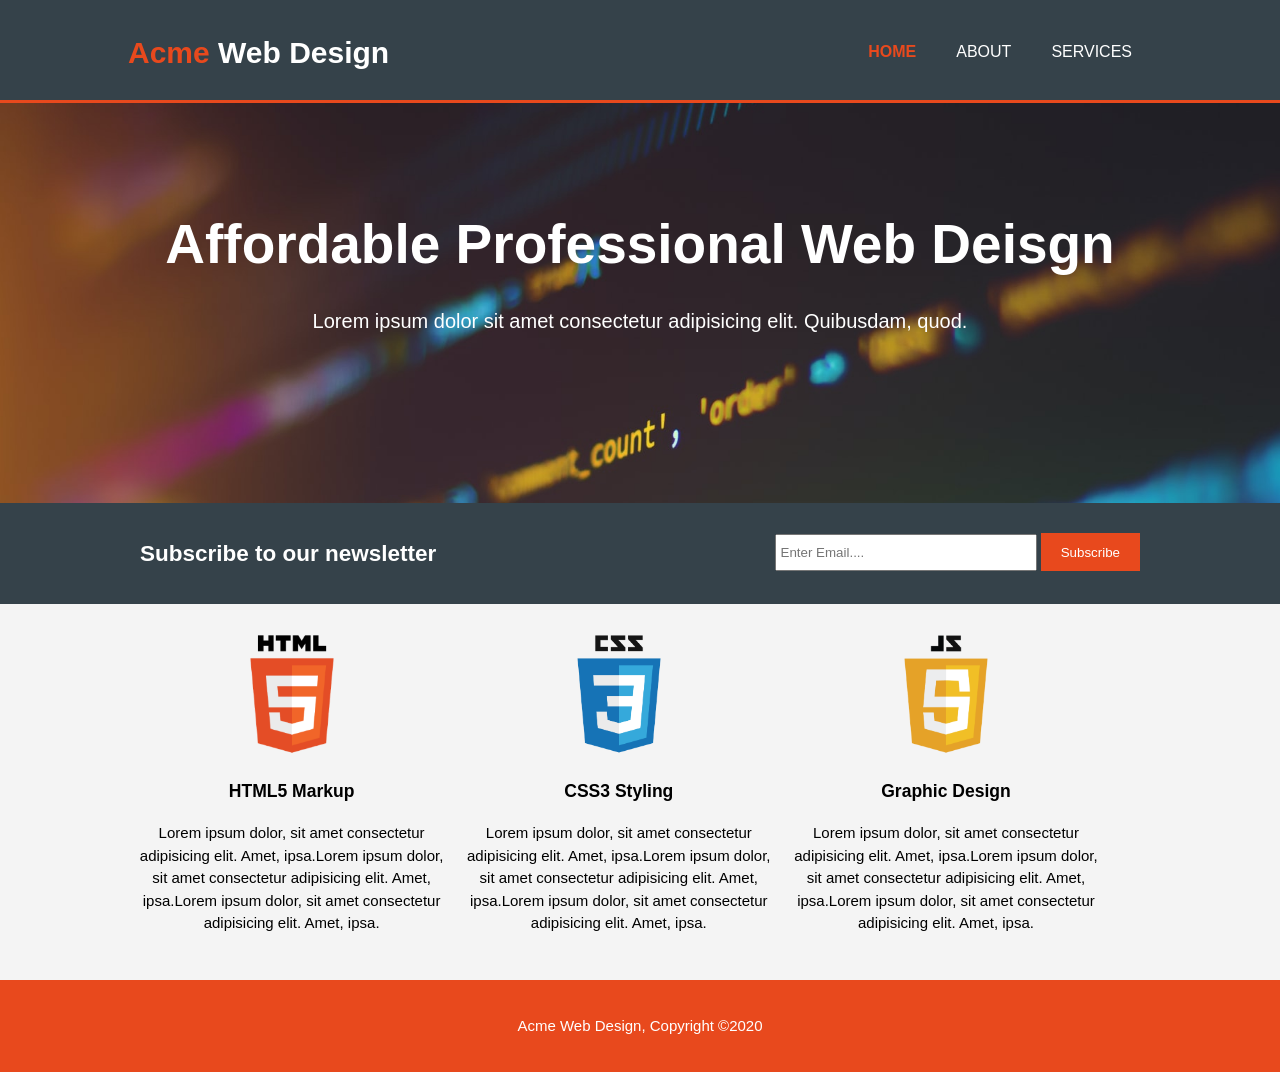
==== index.html @ 5867f7ad "Added New Files" ====
<!DOCTYPE html>
<html lang="en">
<head>
    <meta charset="UTF-8">
    <meta name="viewport" content="width=device-width, initial-scale=1.0">
    <meta name="description" content="Affordable and Professional web design">
    <meta name="keywords" content="web design, affordable web design, professional web design">
    <meta name="author" content="Brad Traversy"> 
    <title>Acme Web Design | Welcome</title>
    <link rel="stylesheet" href="css/style.css">
</head>
<body>
    <header>
        <div class="container">
            <div id="branding">
                <h1><span class="highlight">Acme</span> Web Design</h1>
            </div>
            <nav>
                <ul>
                    <li class="current"><a href="index.html">Home</a></li>
                    <li><a href="about.html">About</a></li>
                    <li><a href="services.html">Services</a></li>
                </ul>
            </nav>
        </div>
    </header>

    <section id="showcase">
        <div class="container">
            <h1>Affordable Professional Web Deisgn</h1>
            <p>Lorem ipsum dolor sit amet consectetur adipisicing elit. Quibusdam, quod.</p>
        </div>
    </section>

    <section id="newsletter">
        <div class="container">
            <h1>Subscribe to our newsletter</h1>
            <form action="process.php">
                <input type="email" placeholder="Enter Email....">
                <button type="submit" class="button_1">Subscribe</button>
            </form>
        </div>
    </section>

    <section id="boxes">
        <div class="container">
            <div class="box">
                <img src="images/html5.png" alt="html5logo">
                <h3>HTML5 Markup</h3>
                <p>Lorem ipsum dolor, sit amet consectetur adipisicing elit. Amet, ipsa.Lorem ipsum dolor, sit amet consectetur adipisicing elit. Amet, ipsa.Lorem ipsum dolor, sit amet consectetur adipisicing elit. Amet, ipsa.</p>
            </div>
            <div class="box">
                <img src="images/css3.png" alt="css3logo">
                <h3>CSS3 Styling</h3>
                <p>Lorem ipsum dolor, sit amet consectetur adipisicing elit. Amet, ipsa.Lorem ipsum dolor, sit amet consectetur adipisicing elit. Amet, ipsa.Lorem ipsum dolor, sit amet consectetur adipisicing elit. Amet, ipsa.</p>
            </div>
            <div class="box">
                <img src="images/javascript.png" alt="javascriptlogo">
                <h3>Graphic Design</h3>
                <p>Lorem ipsum dolor, sit amet consectetur adipisicing elit. Amet, ipsa.Lorem ipsum dolor, sit amet consectetur adipisicing elit. Amet, ipsa.Lorem ipsum dolor, sit amet consectetur adipisicing elit. Amet, ipsa.</p>
            </div>
        </div>
    </section>

    <footer>
        <p>Acme Web Design, Copyright &copy;2020</p>
    </footer>
</body>
</html>
---- css/style.css ----
body{
    /* == Same as below ==
    font-family: Arial, Helvetica, sans-serif;
    font-size: 15px;
    line-height: 1.5em;
    */
    font: 15px/1.5 Arial, Helvetica, sans-serif;
    margin: 0;
    background-color: #f4f4f4;
}

/* GLOBAL */
.container{
    width: 80%;
    margin: auto;
    overflow: hidden;
}

ul{
    margin: 0;
    padding: 0;
}

.button_1{
    height: 38px;
    background: #e8491d;
    border: 0;
    padding-left: 20px;
    padding-right: 20px;
    color: #ffffff;
}

.dark{
    padding: 15px;
    background: #35424a;
    color: #ffffff;
    margin-top: 10px;
    margin-bottom: 10px;
}

/* HEADER */
header{
    background: #35424a;
    color: #ffffff;
    padding-top: 30px;
    min-height: 70px;
    border-bottom: #e8491d 3px solid;
}

header a{
    color: #ffffff;
    text-decoration: none;
    text-transform: uppercase;
    font-size: 16px;
} 

header li{
    float: left;
    display: inline;
    padding: 0 20px 0 20px;
}

header #branding{
    float: left;
}

header #branding h1{
    margin: 0;
}

header nav{
    float: right;
    margin-top: 10px;
}

header .highlight, header .current a{
    color: #e8491d;
    font-weight: bold;
}

header a:hover{
    color: #cccccc;
    font-weight: bold;
}

/* SHOWCASE */
#showcase{
    min-height: 400px;
    background:url('../images/showcase.jpg') no-repeat 0 -400px;
    background-position: center center;
    background-attachment: fixed;
    background-size: cover;
    text-align: center;
    color: #ffffff;
}

#showcase h1{
    margin-top: 100px;
    font-size: 55px;
    margin-bottom: 10px;
}

#showcase p{
    font-size: 20px;
}

#newsletter{
    padding: 15px;
    color: #ffffff;
    background: #35424a;
}

/*newsletter*/
#newsletter h1{
    float: left;
}

#newsletter form{
    float: right;
    margin-top: 15px;
}

#newsletter input[type="email"]{
    padding: 4px;
    height: 25px;
    width: 250px;
}

/*boxes*/
#boxes{
    margin-top: 20px;
}

#boxes .box{
    float: left;
    text-align: center;
    width: 30%;
    padding: 10px;
}

#boxes .box img{
    width: 120px;
}

/* ABOUT */
/* SIDEBAR */
aside#sidebar{
    float: right;
    width: 30%;
    margin-top: 10px;
}

/* MAIN-COL */
article#main-col{
    float: left;
    width: 65%;
}

/* SERVICES */
ul#services li{
    list-style: none;
    padding: 20px;
    border: #cccccc solid 1px;
    margin-bottom: 5px;
    background: #e6e6e6;
}

aside#sidebar .quote input,aside#sidebar .quote textarea{
    width: 90%;
    padding: 5px;
}


/* FOOTER */ 
footer{
    padding: 20px;
    margin-top: 20px;
    color: #ffffff;
    background-color: #e8491d;
    text-align: center;
}

/* MEDIA QUERIES */
@media(max-width: 768px){
    header #branding, 
    header nav,
    header nav li,
    #newsletter h1,
    #newsletter form,
    #boxes .box,
    article#main-col,
    aside#sidebar{
        float: none;
        text-align: center;
        width: 100%;
    }

    header{
        padding-bottom: 20px;
    }

    #showcase h1{
        margin-top: 40px;
    } 
    
    #newsletter button, .quote button{
        display: block;
        width: 100%;
    }

    #newsletter form input[type="email"]{
        width: 100%;
        margin-bottom: 5px;
    }
}
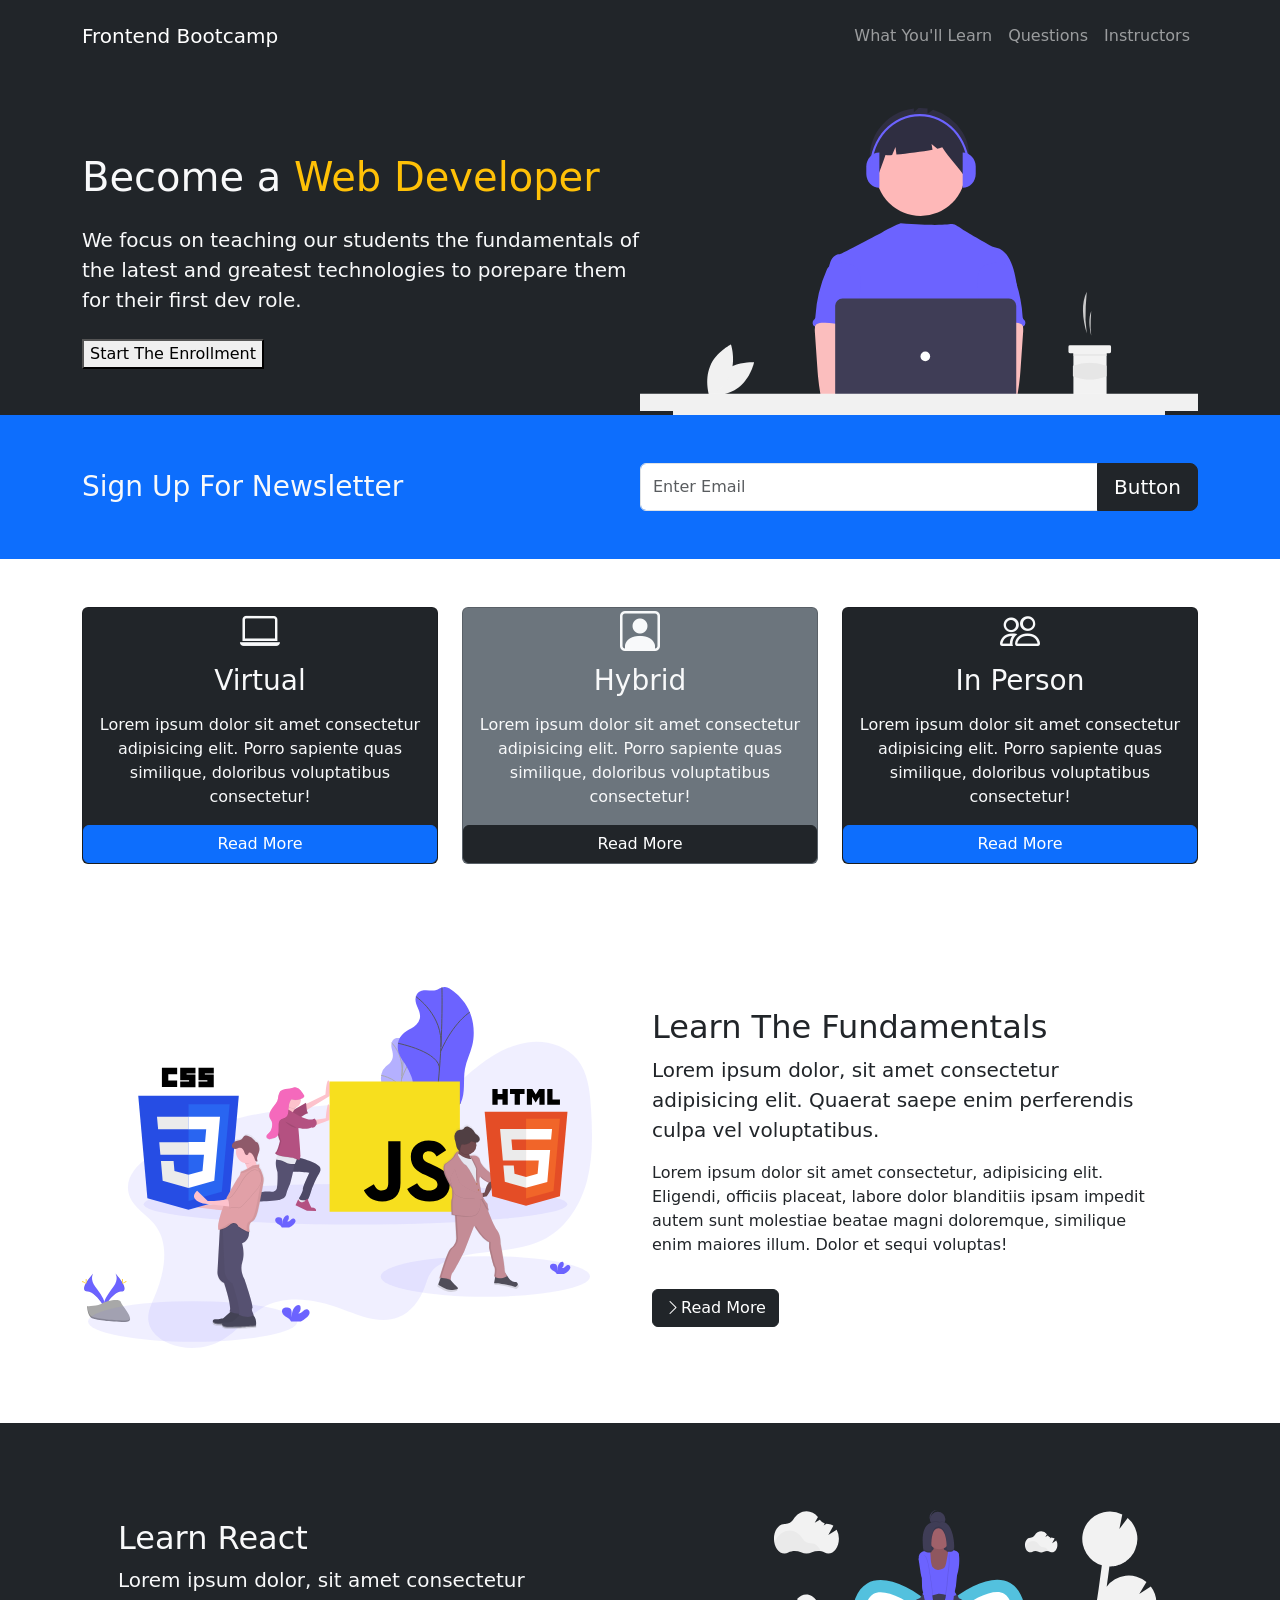
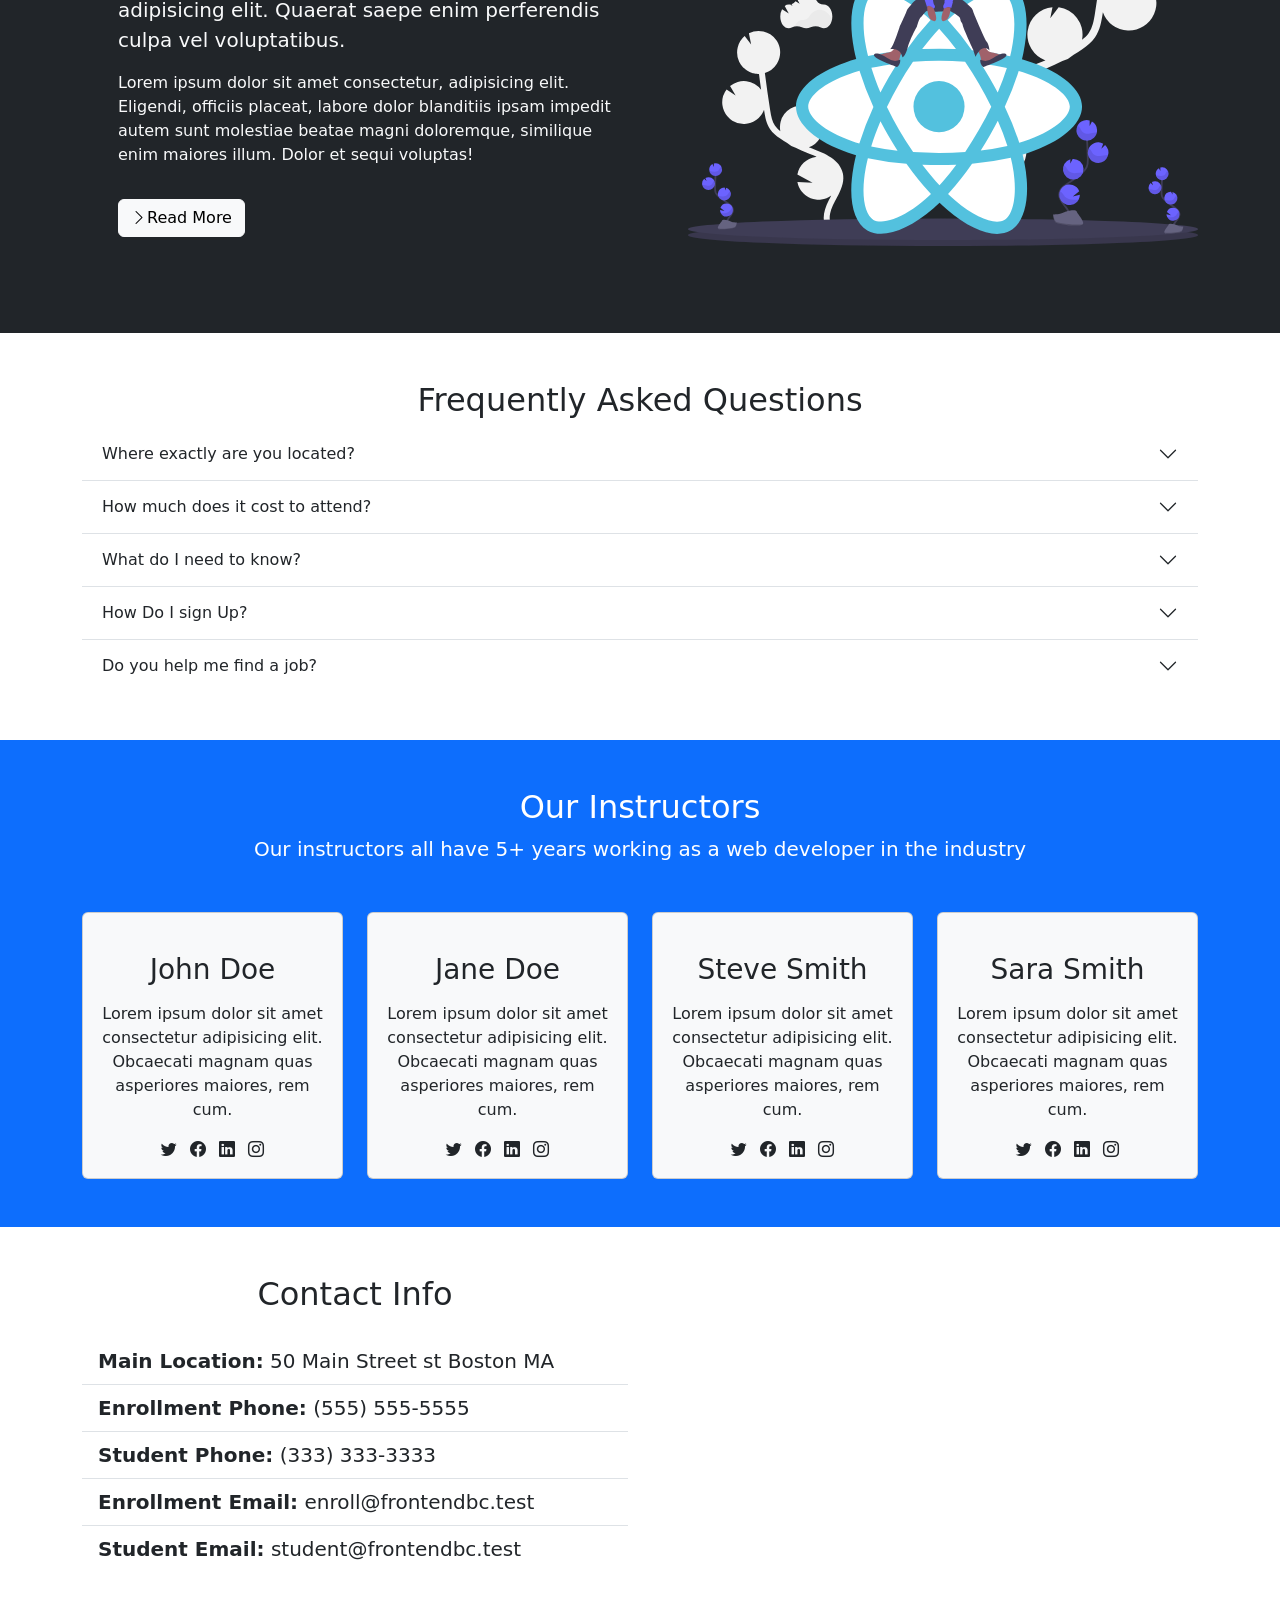
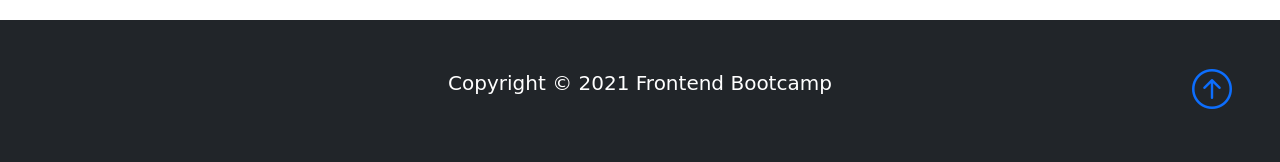
==== commit 4c20b026: "Added New Files" ====
--- a/index.html
+++ b/index.html
@@ -2,68 +2,415 @@
 <html lang="en">
 <head>
     <meta charset="UTF-8">
+    <meta http-equiv="X-UA-Compatible" content="IE=edge">
     <meta name="viewport" content="width=device-width, initial-scale=1.0">
-    <meta name="description" content="Affordable and Professional web design">
-    <meta name="keywords" content="web design, affordable web design, professional web design">
-    <meta name="author" content="Brad Traversy"> 
-    <title>Acme Web Design | Welcome</title>
-    <link rel="stylesheet" href="css/style.css">
+    <link href="https://cdn.jsdelivr.net/npm/bootstrap@5.0.2/dist/css/bootstrap.min.css" rel="stylesheet" integrity="sha384-EVSTQN3/azprG1Anm3QDgpJLIm9Nao0Yz1ztcQTwFspd3yD65VohhpuuCOmLASjC" crossorigin="anonymous">
+    <link rel="stylesheet" href="https://cdn.jsdelivr.net/npm/bootstrap-icons@1.3.0/font/bootstrap-icons.css">
+    <link href='https://api.mapbox.com/mapbox-gl-js/v2.3.1/mapbox-gl.css' rel='stylesheet' />
+    <link rel="stylesheet" href="style.css">
+    <title>Frontend Bootcamp</title>
 </head>
 <body>
-    <header>
-        <div class="container">
-            <div id="branding">
-                <h1><span class="highlight">Acme</span> Web Design</h1>
-            </div>
-            <nav>
-                <ul>
-                    <li class="current"><a href="index.html">Home</a></li>
-                    <li><a href="about.html">About</a></li>
-                    <li><a href="services.html">Services</a></li>
+    <!-- Navbar -->
+    <nav class="navbar navbar-expand-lg bg-dark navbar-dark py-3 fixed-top">
+        <div class="container">
+            <a href="#" class="navbar-brand">Frontend Bootcamp</a>
+            <button class="navbar-toggler" type="button" data-bs-toggle="collapse" data-bs-target="#navmenu">
+                <span class="navbar-toggler-icon"></span>
+            </button>
+
+            <div class="collapse navbar-collapse" id="navmenu">
+                <ul class="navbar-nav ms-auto">
+                    <li class="nav-item">
+                        <a href="#learn" class="nav-link">What You'll Learn</a>
+                    </li>
+                    <li class="nav-item">
+                        <a href="#questions" class="nav-link">Questions</a>
+                    </li>
+                    <li class="nav-item">
+                        <a href="#instructors" class="nav-link">Instructors</a>
+                    </li>
                 </ul>
-            </nav>
-        </div>
-    </header>
-
-    <section id="showcase">
-        <div class="container">
-            <h1>Affordable Professional Web Deisgn</h1>
-            <p>Lorem ipsum dolor sit amet consectetur adipisicing elit. Quibusdam, quod.</p>
+            </div>
+        </div>
+    </nav>
+
+    <!-- Showcase -->
+    <section class="bg-dark text-light p-5 p-lg-0 pt-lg-5 text-center text-sm-start">
+        <div class="container">
+            <div class="d-sm-flex align-items-center justify-content-between">
+                <div>
+                    <h1>Become a <span class="text-warning">Web Developer</span></h1>
+                    <p class="lead my-4">
+                        We focus on teaching our students the fundamentals of the latest and greatest technologies to porepare them for their first dev role.
+                    </p>
+                    <button class="btn-primary btn-lg" data-bs-toggle="modal" data-bs-target="#enroll">Start The Enrollment</button>
+                </div>
+                <img class="img-fluid w-50 d-none d-sm-block" src="img/showcase.svg" alt="">
+            </div>
         </div>
     </section>
-
-    <section id="newsletter">
-        <div class="container">
-            <h1>Subscribe to our newsletter</h1>
-            <form action="process.php">
-                <input type="email" placeholder="Enter Email....">
-                <button type="submit" class="button_1">Subscribe</button>
-            </form>
+    
+    <!-- Newsletter -->
+    <section class="bg-primary text-light p-5">
+        <div class="container">
+            <div class="d-md-flex justify-content-between align-items-center">
+                <h3 class="mb-3 mb-md-0">Sign Up For Newsletter</h3>
+
+                <div class="input-group news-input">
+                    <input 
+                      type="text" 
+                      class="form-control" 
+                      placeholder="Enter Email"/> 
+        
+                    <button 
+                      class="btn btn-dark btn-lg" 
+                      type="button">Button</button>
+                  </div>
+            </div>
         </div>
     </section>
 
-    <section id="boxes">
-        <div class="container">
-            <div class="box">
-                <img src="images/html5.png" alt="html5logo">
-                <h3>HTML5 Markup</h3>
-                <p>Lorem ipsum dolor, sit amet consectetur adipisicing elit. Amet, ipsa.Lorem ipsum dolor, sit amet consectetur adipisicing elit. Amet, ipsa.Lorem ipsum dolor, sit amet consectetur adipisicing elit. Amet, ipsa.</p>
-            </div>
-            <div class="box">
-                <img src="images/css3.png" alt="css3logo">
-                <h3>CSS3 Styling</h3>
-                <p>Lorem ipsum dolor, sit amet consectetur adipisicing elit. Amet, ipsa.Lorem ipsum dolor, sit amet consectetur adipisicing elit. Amet, ipsa.Lorem ipsum dolor, sit amet consectetur adipisicing elit. Amet, ipsa.</p>
-            </div>
-            <div class="box">
-                <img src="images/javascript.png" alt="javascriptlogo">
-                <h3>Graphic Design</h3>
-                <p>Lorem ipsum dolor, sit amet consectetur adipisicing elit. Amet, ipsa.Lorem ipsum dolor, sit amet consectetur adipisicing elit. Amet, ipsa.Lorem ipsum dolor, sit amet consectetur adipisicing elit. Amet, ipsa.</p>
+    <!-- Boxes -->
+    <section class="p-5">
+        <div class="container">
+            <div class="row text-center g-4">
+                <div class="col-md">
+                    <div class="card bg-dark text-light">
+                        <div class="h1">
+                           <i class="bi bi-laptop"></i>
+                        </div>
+                        <h3 class="card-title mb-3">Virtual</h3>
+                        <p class="card-text">
+                            Lorem ipsum dolor sit amet consectetur adipisicing elit. Porro sapiente quas similique, doloribus voluptatibus consectetur!
+                        </p>
+                        <a href="#" class="btn btn-primary">Read More</a>
+                    </div>
+                </div>
+                <div class="col-md">
+                    <div class="card bg-secondary text-light">
+                        <div class="h1">
+                           <i class="bi bi-person-square"></i>
+                        </div>
+                        <h3 class="card-title mb-3">Hybrid</h3>
+                        <p class="card-text">
+                            Lorem ipsum dolor sit amet consectetur adipisicing elit. Porro sapiente quas similique, doloribus voluptatibus consectetur!
+                        </p>
+                        <a href="#" class="btn btn-dark">Read More</a>
+                    </div>
+                </div>
+                <div class="col-md">
+                    <div class="card bg-dark text-light">
+                        <div class="h1">
+                           <i class="bi bi-people"></i>
+                        </div>
+                        <h3 class="card-title mb-3">In Person</h3>
+                        <p class="card-text">
+                            Lorem ipsum dolor sit amet consectetur adipisicing elit. Porro sapiente quas similique, doloribus voluptatibus consectetur!
+                        </p>
+                        <a href="#" class="btn btn-primary">Read More</a>
+                    </div>
+                </div>
             </div>
         </div>
     </section>
 
-    <footer>
-        <p>Acme Web Design, Copyright &copy;2020</p>
-    </footer>
+    <!-- Learn Sections -->
+    <section id="learn" class="p-5">
+        <div class="container">
+            <div class="row align-items-center justify-content-between">
+                <div class="col-md">
+                    <img src="img/fundamentals.svg" class="img-fluid" alt="">
+                </div>
+                <div class="col-md p-5">
+                    <h2>Learn The Fundamentals</h2>
+                    <p class="lead">
+                        Lorem ipsum dolor, sit amet consectetur adipisicing elit. Quaerat saepe enim perferendis culpa vel voluptatibus.
+                    </p>
+                    <p>Lorem ipsum dolor sit amet consectetur, adipisicing elit. Eligendi, officiis placeat, labore dolor blanditiis ipsam impedit autem sunt molestiae beatae magni doloremque, similique enim maiores illum. Dolor et sequi voluptas!
+                    </p>
+                    <a href="#" class="btn btn-dark mt-3">
+                        <i class="bi bi-chevron-right"></i>Read More 
+                    </a>
+                </div>
+            </div>
+        </div>
+    </section>
+
+    <section id="learn" class="p-5 bg-dark text-light">
+        <div class="container">
+            <div class="row align-items-center justify-content-between">                
+                <div class="col-md p-5">
+                    <h2>Learn React</h2>
+                    <p class="lead">
+                        Lorem ipsum dolor, sit amet consectetur adipisicing elit. Quaerat saepe enim perferendis culpa vel voluptatibus.
+                    </p>
+                    <p>Lorem ipsum dolor sit amet consectetur, adipisicing elit. Eligendi, officiis placeat, labore dolor blanditiis ipsam impedit autem sunt molestiae beatae magni doloremque, similique enim maiores illum. Dolor et sequi voluptas!
+                    </p>
+                    <a href="#" class="btn btn-light mt-3">
+                        <i class="bi bi-chevron-right"></i>Read More 
+                    </a>
+                </div>
+                <div class="col-md">
+                    <img src="img/react.svg" class="img-fluid" alt="">
+                </div>
+            </div>
+        </div>
+    </section>
+
+<!-- Question Accordion -->
+<section id="questions" class="p-5">
+   <div class="container">
+       <h2 class="text-center mg-4">Frequently Asked Questions</h2>
+       <div class="accordion accordion-flush" id="questions">
+
+        <!-- Item #1 -->   
+        <div class="accordion-item">
+          <h2 class="accordion-header">
+            <button class="accordion-button collapsed" type="button" data-bs-toggle="collapse" data-bs-target="#question-one">
+              Where exactly are you located?
+            </button>
+          </h2>
+          <div id="question-one" class="accordion-collapse collapse" data-bs-parent="#questions">
+            <div class="accordion-body">Lorem ipsum dolor sit, amet consectetur adipisicing elit. Fugit corporis facilis dicta excepturi blanditiis non dolores rem in dignissimos, voluptatem cumque ratione earum repellat deserunt alias nisi id accusantium, et vel nobis sunt adipisci illum! Quia a voluptate omnis! Velit temporibus dignissimos a dolorum atque, tempora animi ipsa expedita earum.                
+            </div>
+          </div>
+        </div>
+         
+        <!-- Item #2 -->
+        <div class="accordion-item">
+            <h2 class="accordion-header">
+              <button class="accordion-button collapsed" type="button" data-bs-toggle="collapse" data-bs-target="#question-two">
+                How much does it cost to attend?
+              </button>
+            </h2>
+            <div id="question-two" class="accordion-collapse collapse" data-bs-parent="#questions">
+              <div class="accordion-body">Lorem ipsum dolor sit, amet consectetur adipisicing elit. Fugit corporis facilis dicta excepturi blanditiis non dolores rem in dignissimos, voluptatem cumque ratione earum repellat deserunt alias nisi id accusantium, et vel nobis sunt adipisci illum! Quia a voluptate omnis! Velit temporibus dignissimos a dolorum atque, tempora animi ipsa expedita earum.                  
+              </div>
+            </div>
+        </div>
+
+        <!-- Item #3 -->
+        <div class="accordion-item">
+            <h2 class="accordion-header">
+              <button class="accordion-button collapsed" type="button" data-bs-toggle="collapse" data-bs-target="#question-three">
+                What do I need to know?
+              </button>
+            </h2>
+            <div id="question-three" class="accordion-collapse collapse" data-bs-parent="#questions">
+               <div class="accordion-body">Lorem ipsum dolor sit, amet consectetur adipisicing elit. Fugit corporis facilis dicta excepturi blanditiis non dolores rem in dignissimos, voluptatem cumque ratione earum repellat deserunt alias nisi id accusantium, et vel nobis sunt adipisci illum! Quia a voluptate omnis! Velit temporibus dignissimos a dolorum atque, tempora animi ipsa expedita earum.                  
+              </div>
+            </div>
+        </div>
+
+        <!-- Item #4 -->
+        <div class="accordion-item">
+            <h2 class="accordion-header">
+              <button class="accordion-button collapsed" type="button" data-bs-toggle="collapse" data-bs-target="#question-four">
+                How Do I sign Up?
+              </button>
+            </h2>
+            <div id="question-four" class="accordion-collapse collapse" data-bs-parent="#questions">
+               <div class="accordion-body">Lorem ipsum dolor sit, amet consectetur adipisicing elit. Fugit corporis facilis dicta excepturi blanditiis non dolores rem in dignissimos, voluptatem cumque ratione earum repellat deserunt alias nisi id accusantium, et vel nobis sunt adipisci illum! Quia a voluptate omnis! Velit temporibus dignissimos a dolorum atque, tempora animi ipsa expedita earum.                  
+              </div>
+            </div>
+        </div>
+
+        <!-- Item #5 -->
+        <div class="accordion-item">
+            <h2 class="accordion-header">
+              <button class="accordion-button collapsed" type="button" data-bs-toggle="collapse" data-bs-target="#question-five">
+                Do you help me find a job?
+              </button>
+            </h2>
+            <div id="question-five" class="accordion-collapse collapse" data-bs-parent="#questions">
+               <div class="accordion-body">Lorem ipsum dolor sit, amet consectetur adipisicing elit. Fugit corporis facilis dicta excepturi blanditiis non dolores rem in dignissimos, voluptatem cumque ratione earum repellat deserunt alias nisi id accusantium, et vel nobis sunt adipisci illum! Quia a voluptate omnis! Velit temporibus dignissimos a dolorum atque, tempora animi ipsa expedita earum.                  
+              </div>
+            </div>
+        </div>
+      </div>
+   </div>
+</section>
+
+<!-- Instructors -->
+<section id="instructors" class="p-5 bg-primary">
+    <div class="container">
+        <h2 class="text-center text-white">Our Instructors</h2>
+        <p class="lead text-center text-white mb-5">
+            Our instructors all have 5+ years working as a web developer in the industry
+        </p>
+        <div class="row g-4">
+
+            <!-- John Doe -->
+            <div class="col-md-6 col-lg-3">
+                <div class="card bg-light">
+                    <div class="card-body text-center">
+                        <img src="https://randomuser.me/api/portraits/men/11.jpg" class="rounded-circle mb-3" alt=""/>
+                        <h3 class="card-title mb-3">John Doe</h3>
+                        <p class="card-text">
+                            Lorem ipsum dolor sit amet consectetur adipisicing elit. Obcaecati magnam quas asperiores maiores, rem cum.
+                        </p>
+                        <a href="#"><i class="bi bi-twitter text-dark mx-1"></i></a>
+                        <a href="#"><i class="bi bi-facebook text-dark mx-1"></i></a>
+                        <a href="#"><i class="bi bi-linkedin text-dark mx-1"></i></a>
+                        <a href="#"><i class="bi bi-instagram text-dark mx-1"></i></a>
+                    </div>
+                </div>
+            </div>
+
+            <!-- Jane Doe -->
+            <div class="col-md-6 col-lg-3">
+                <div class="card bg-light">
+                    <div class="card-body text-center">
+                        <img src="https://randomuser.me/api/portraits/women/11.jpg" class="rounded-circle mb-3" alt=""/>
+                        <h3 class="card-title mb-3">Jane Doe</h3>
+                        <p class="card-text">
+                            Lorem ipsum dolor sit amet consectetur adipisicing elit. Obcaecati magnam quas asperiores maiores, rem cum.
+                        </p>
+                        <a href="#"><i class="bi bi-twitter text-dark mx-1"></i></a>
+                        <a href="#"><i class="bi bi-facebook text-dark mx-1"></i></a>
+                        <a href="#"><i class="bi bi-linkedin text-dark mx-1"></i></a>
+                        <a href="#"><i class="bi bi-instagram text-dark mx-1"></i></a>
+                    </div>
+                </div>
+            </div>
+
+            <!-- Steve Smith -->
+            <div class="col-md-6 col-lg-3">
+                <div class="card bg-light">
+                    <div class="card-body text-center">
+                        <img src="https://randomuser.me/api/portraits/men/12.jpg" class="rounded-circle mb-3" alt=""/>
+                        <h3 class="card-title mb-3">Steve Smith</h3>
+                        <p class="card-text">
+                            Lorem ipsum dolor sit amet consectetur adipisicing elit. Obcaecati magnam quas asperiores maiores, rem cum.
+                        </p>
+                        <a href="#"><i class="bi bi-twitter text-dark mx-1"></i></a>
+                        <a href="#"><i class="bi bi-facebook text-dark mx-1"></i></a>
+                        <a href="#"><i class="bi bi-linkedin text-dark mx-1"></i></a>
+                        <a href="#"><i class="bi bi-instagram text-dark mx-1"></i></a>
+                    </div>
+                </div>
+            </div>
+
+            <!-- Sara Smith -->
+            <div class="col-md-6 col-lg-3">
+                <div class="card bg-light">
+                    <div class="card-body text-center">
+                        <img src="https://randomuser.me/api/portraits/women/12.jpg" class="rounded-circle mb-3" alt=""/>
+                        <h3 class="card-title mb-3">Sara Smith</h3>
+                        <p class="card-text">
+                            Lorem ipsum dolor sit amet consectetur adipisicing elit. Obcaecati magnam quas asperiores maiores, rem cum.
+                        </p>
+                        <a href="#"><i class="bi bi-twitter text-dark mx-1"></i></a>
+                        <a href="#"><i class="bi bi-facebook text-dark mx-1"></i></a>
+                        <a href="#"><i class="bi bi-linkedin text-dark mx-1"></i></a>
+                        <a href="#"><i class="bi bi-instagram text-dark mx-1"></i></a>
+                    </div>
+                </div>
+            </div>
+        </div>
+    </div>
+</section>
+
+<!-- Contact & Map -->
+<section class="p-5">
+    <div class="container">
+        <div class="row g-4">
+            <div class="col-md">
+                <h2 class="text-center mb-4">Contact Info</h2>
+                <ul class="list-group list-group-flush lead">
+                    <li class="list-group-item">
+                        <span class="fw-bold">Main Location:</span> 50 Main Street st Boston MA
+                    </li>
+                    <li class="list-group-item">
+                        <span class="fw-bold">Enrollment Phone:</span> (555) 555-5555
+                    </li>
+                    <li class="list-group-item">
+                        <span class="fw-bold">Student Phone:</span> (333) 333-3333
+                    </li>
+                    <li class="list-group-item">
+                        <span class="fw-bold">Enrollment Email:</span> enroll@frontendbc.test
+                    </li>
+                    <li class="list-group-item">
+                        <span class="fw-bold">Student Email:</span> student@frontendbc.test
+                    </li>
+                </ul>
+            </div>
+            <div class="col-md">
+                <div id="map"></div>
+            </div>
+        </div>
+    </div>
+</section>
+
+<!-- Footer -->
+<footer class="p-5 bg-dark text-white text-center position-relative">
+    <div class="container">
+        <p class="lead">Copyright &copy; 2021 Frontend Bootcamp</p>
+        <a href="#" class="position-absolute bottom-0 end-0 p-5">
+            <i class="bi bi-arrow-up-circle h1"></i>
+        </a>
+    </div>
+</footer>
+
+<!-- Modal -->
+<div class="modal fade" id="enroll" tabindex="-1" aria-labelledby="enrollLabel" aria-hidden="true">
+    <div class="modal-dialog">
+      <div class="modal-content">
+        <div class="modal-header">
+          <h5 class="modal-title" id="enrollLabel">Modal title</h5>
+          <button type="button" class="btn-close" data-bs-dismiss="modal" aria-label="Close"></button>
+        </div>
+        <div class="modal-body">
+          <p class="lead">Fil out this form and we will get back to you</p>
+          <form>
+              <div class="mb-3">
+                  <label for="first-name" class="col-form-label">
+                      First Name:
+                  </label>
+                  <input type="text" class="form-control" id="first-name">
+              </div>
+
+              <div class="mb-3">
+                <label for="last-name" class="col-form-label">
+                    Last Name:
+                </label>
+                <input type="text" class="form-control" id="last-name">
+            </div>
+
+            <div class="mb-3">
+                <label for="email" class="col-form-label">
+                    Email:
+                </label>
+                <input type="text" class="form-control" id="email">
+            </div>
+
+            <div class="mb-3">
+                <label for="contact-number" class="col-form-label">
+                    Contact Number:
+                </label>
+                <input type="text" class="form-control" id="contact-number">
+            </div>
+          </form>
+        </div>
+        <div class="modal-footer">
+          <button type="button" class="btn btn-secondary" data-bs-dismiss="modal">Close</button>
+          <button type="button" class="btn btn-primary">Submit</button>
+        </div>
+      </div>
+    </div>
+  </div>
+
+<script src="https://cdn.jsdelivr.net/npm/bootstrap@5.0.2/dist/js/bootstrap.bundle.min.js" integrity="sha384-MrcW6ZMFYlzcLA8Nl+NtUVF0sA7MsXsP1UyJoMp4YLEuNSfAP+JcXn/tWtIaxVXM" crossorigin="anonymous"></script>
+<script src='https://api.mapbox.com/mapbox-gl-js/v2.3.1/mapbox-gl.js'></script>
+<script>
+    mapboxgl.accessToken = 'pk.eyJ1IjoiY29kZXdpdGhwc3YiLCJhIjoiY2tzd2RoeXpsMXo0dzJxbnZycXd4Njl2cCJ9.eUeRE0F3MQfI_5oxPU_cgA';
+    var map = new mapboxgl.Map({
+        container: 'map',
+        style: 'mapbox://styles/mapbox/streets-v11',
+        center: [-71.060982, 42.35725],
+        zoom: 18,
+    });
+</script>
 </body>
 </html>
--- a/style.css
+++ b/style.css
@@ -0,0 +1,16 @@
+body::before {
+    display: block;
+    content: '';
+    height: 60px;
+}
+
+#map {
+    width: 100%;
+    height: 100%;
+    border-radius: 10px;
+}
+
+@media(min-width: 768px) {
+    .news-input {
+        width: 50%;
+    }
